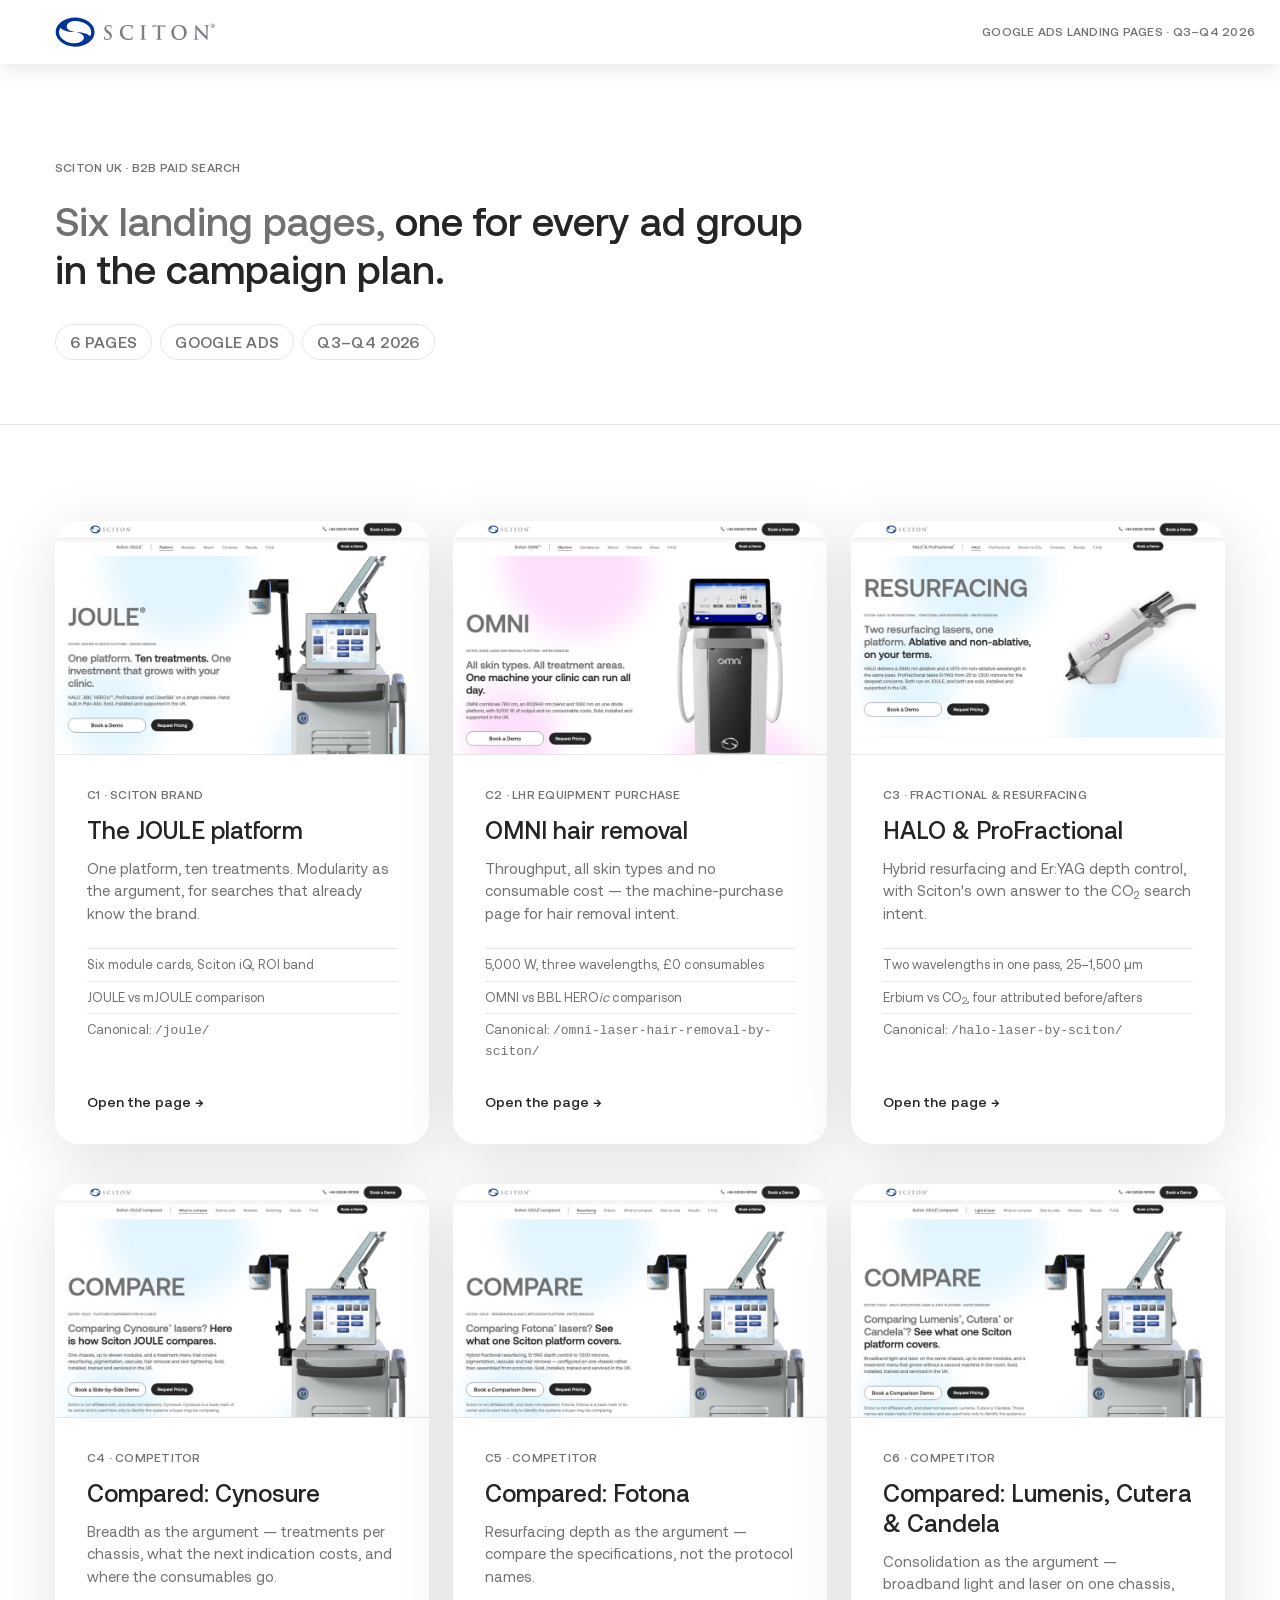
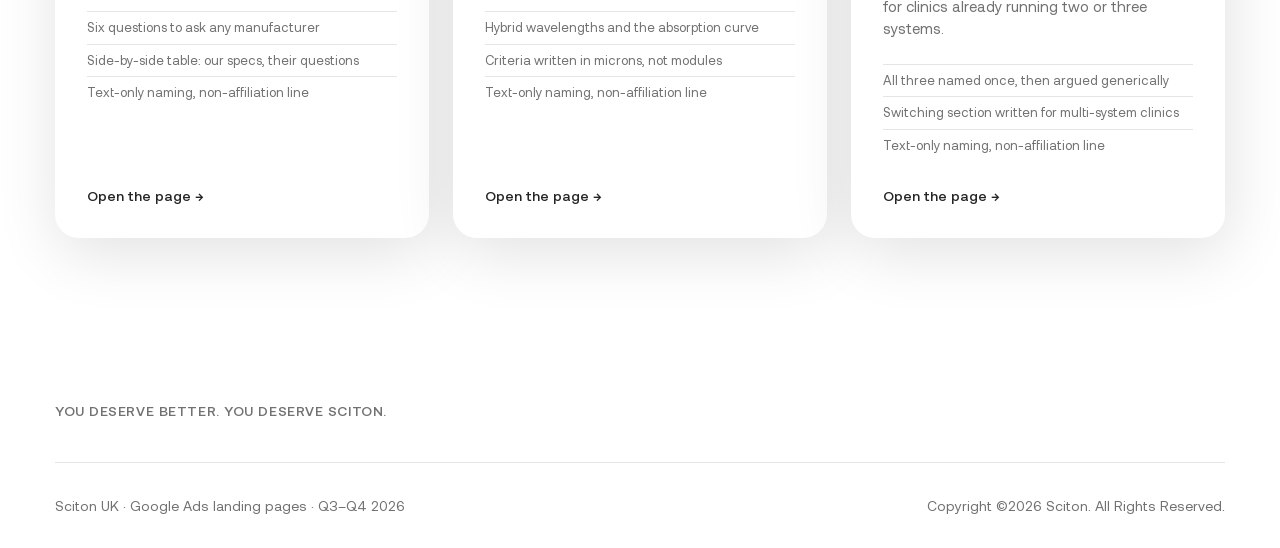
==== Sciton Landing Pages/index.html @ 31d1a421 "Add files via upload" ====
<!doctype html>
<html lang="en-GB">
<head>
<meta charset="utf-8">
<meta name="viewport" content="width=device-width, initial-scale=1">
<title>Sciton UK &mdash; Google Ads Landing Pages | Q3&ndash;Q4 2026</title>
<meta name="description" content="Index of the six landing pages built for the Sciton UK B2B Google Ads programme, Q3-Q4 2026. Internal review page.">
<meta name="robots" content="noindex, nofollow">
<link rel="icon" href="assets/img/sciton-logo.svg">

<link rel="preload" href="assets/fonts/Aeonik-Regular.woff2" as="font" type="font/woff2" crossorigin>
<link rel="preload" href="assets/fonts/Aeonik-Medium.woff2" as="font" type="font/woff2" crossorigin>
<link rel="stylesheet" href="assets/css/sciton-theme.css">
<link rel="stylesheet" href="assets/css/lp.css">
</head>
<body class="page-index">

<a class="a11y-skip-link lp-skip" href="#pages">Skip to the pages</a>

<!-- ============================================================ HEADER
     The Sciton shell, as on the landing pages. No CTA: this page is the
     front door for the review, not something we are converting on.
     ============================================================ -->
<header class="py-4 navbar lg:flex lg:py-0 lg:items-center shadow-top-menu" role="banner">
  <div class="container px-4 sm:px-gutter-full lg:py-2 lg:pr-5">
    <div class="flex flex-wrap items-center justify-between md:flex-nowrap">
      <a class="flex-initial" href="https://sciton.uk/" aria-label="Sciton">
        <img class="logo logo--header" src="assets/img/sciton-logo.svg" alt="Sciton" width="160" height="28">
      </a>
      <p class="hdg-6 text-gray-300" style="margin:0">Google Ads landing pages &middot; Q3&ndash;Q4 2026</p>
    </div>
  </div>
</header>

<main id="main">

<!-- ============================================================ MASTHEAD -->
<section class="lp-masthead">
  <div class="container">
    <div class="row">
      <div class="w-full col lg:w-9/12 xl:w-8/12">
        <div class="wysiwyg js-fade-group">
          <p class="hdg-6 text-gray-300">Sciton UK &middot; B2B paid search</p>
          <h1 class="hdg-2 text-gray-300">Six landing pages, <span class="text-brand-dark-gray">one for every ad group in the campaign plan.</span></h1>
          <ul class="lp-meta">
            <li class="lp-meta__item">6 pages</li>
            <li class="lp-meta__item">Google Ads</li>
            <li class="lp-meta__item">Q3&ndash;Q4 2026</li>
          </ul>
        </div>
      </div>
    </div>
  </div>
</section>

<!-- ============================================================ THE PAGES
     Previews are real screenshots of each page, regenerated with
     .claude/shots.py whenever a page changes.
     ============================================================ -->
<section class="pt-24 pb-24" id="pages">
  <div class="container">
    <ul class="lp-index js-fade-group">

      <li class="lp-card">
        <img class="lp-card__shot" src="assets/img/preview-c1.jpg" alt="Preview of the C1 Sciton Brand landing page" width="880" height="550" loading="lazy">
        <div class="lp-card__body">
          <p class="lp-card__code">C1 &middot; Sciton Brand</p>
          <h3 class="lp-card__name"><a href="c1-sciton-brand/index.html">The JOULE platform</a></h3>
          <p class="lp-card__desc">One platform, ten treatments. Modularity as the argument, for searches that already know the brand.</p>
          <ul class="lp-card__list">
            <li>Six module cards, Sciton iQ, ROI band</li>
            <li>JOULE vs mJOULE comparison</li>
            <li>Canonical: <code>/joule/</code></li>
          </ul>
          <p class="lp-card__go">Open the page &rarr;</p>
        </div>
      </li>

      <li class="lp-card">
        <img class="lp-card__shot" src="assets/img/preview-c2.jpg" alt="Preview of the C2 LHR Equipment landing page" width="880" height="550" loading="lazy">
        <div class="lp-card__body">
          <p class="lp-card__code">C2 &middot; LHR Equipment Purchase</p>
          <h3 class="lp-card__name"><a href="c2-lhr-equipment/index.html">OMNI hair removal</a></h3>
          <p class="lp-card__desc">Throughput, all skin types and no consumable cost &mdash; the machine-purchase page for hair removal intent.</p>
          <ul class="lp-card__list">
            <li>5,000&nbsp;W, three wavelengths, &pound;0 consumables</li>
            <li>OMNI vs BBL HERO<em>ic</em> comparison</li>
            <li>Canonical: <code>/omni-laser-hair-removal-by-sciton/</code></li>
          </ul>
          <p class="lp-card__go">Open the page &rarr;</p>
        </div>
      </li>

      <li class="lp-card">
        <img class="lp-card__shot" src="assets/img/preview-c3.jpg" alt="Preview of the C3 Fractional and Resurfacing landing page" width="880" height="550" loading="lazy">
        <div class="lp-card__body">
          <p class="lp-card__code">C3 &middot; Fractional &amp; Resurfacing</p>
          <h3 class="lp-card__name"><a href="c3-fractional-resurfacing/index.html">HALO &amp; ProFractional</a></h3>
          <p class="lp-card__desc">Hybrid resurfacing and Er:YAG depth control, with Sciton's own answer to the CO<sub>2</sub> search intent.</p>
          <ul class="lp-card__list">
            <li>Two wavelengths in one pass, 25&ndash;1,500&nbsp;&micro;m</li>
            <li>Erbium vs CO<sub>2</sub>, four attributed before/afters</li>
            <li>Canonical: <code>/halo-laser-by-sciton/</code></li>
          </ul>
          <p class="lp-card__go">Open the page &rarr;</p>
        </div>
      </li>

      <li class="lp-card">
        <img class="lp-card__shot" src="assets/img/preview-c4.jpg" alt="Preview of the C4 Cynosure comparison landing page" width="880" height="550" loading="lazy">
        <div class="lp-card__body">
          <p class="lp-card__code">C4 &middot; Competitor</p>
          <h3 class="lp-card__name"><a href="c4-competitor-cynosure/index.html">Compared: Cynosure</a></h3>
          <p class="lp-card__desc">Breadth as the argument &mdash; treatments per chassis, what the next indication costs, and where the consumables go.</p>
          <ul class="lp-card__list">
            <li>Six questions to ask any manufacturer</li>
            <li>Side-by-side table: our specs, their questions</li>
            <li>Text-only naming, non-affiliation line</li>
          </ul>
          <p class="lp-card__go">Open the page &rarr;</p>
        </div>
      </li>

      <li class="lp-card">
        <img class="lp-card__shot" src="assets/img/preview-c5.jpg" alt="Preview of the C5 Fotona comparison landing page" width="880" height="550" loading="lazy">
        <div class="lp-card__body">
          <p class="lp-card__code">C5 &middot; Competitor</p>
          <h3 class="lp-card__name"><a href="c5-competitor-fotona/index.html">Compared: Fotona</a></h3>
          <p class="lp-card__desc">Resurfacing depth as the argument &mdash; compare the specifications, not the protocol names.</p>
          <ul class="lp-card__list">
            <li>Hybrid wavelengths and the absorption curve</li>
            <li>Criteria written in microns, not modules</li>
            <li>Text-only naming, non-affiliation line</li>
          </ul>
          <p class="lp-card__go">Open the page &rarr;</p>
        </div>
      </li>

      <li class="lp-card">
        <img class="lp-card__shot" src="assets/img/preview-c6.jpg" alt="Preview of the C6 Lumenis, Cutera and Candela comparison landing page" width="880" height="550" loading="lazy">
        <div class="lp-card__body">
          <p class="lp-card__code">C6 &middot; Competitor</p>
          <h3 class="lp-card__name"><a href="c6-competitor-platforms/index.html">Compared: Lumenis, Cutera &amp; Candela</a></h3>
          <p class="lp-card__desc">Consolidation as the argument &mdash; broadband light and laser on one chassis, for clinics already running two or three systems.</p>
          <ul class="lp-card__list">
            <li>All three named once, then argued generically</li>
            <li>Switching section written for multi-system clinics</li>
            <li>Text-only naming, non-affiliation line</li>
          </ul>
          <p class="lp-card__go">Open the page &rarr;</p>
        </div>
      </li>

    </ul>
  </div>
</section>

</main>

<!-- ============================================================ FOOTER -->
<footer class="z-10 pt-16 bg-white footer" role="contentinfo">
  <div class="container">
    <div class="pb-10 border-b border-gray-border">
      <span class="text-sm tracking-wider hdg-6">You Deserve Better. You Deserve Sciton.</span>
    </div>
    <div class="flex flex-wrap items-center justify-between py-8">
      <span class="text-sm text-gray-300">Sciton UK &middot; Google Ads landing pages &middot; Q3&ndash;Q4 2026</span>
      <span class="text-sm text-gray-300">Copyright &copy;2026 Sciton. All Rights Reserved.</span>
    </div>
  </div>
</footer>

<script src="assets/js/lp.js" defer></script>
</body>
</html>
---- Sciton Landing Pages/assets/css/lp.css ----
/* ==========================================================================
   Sciton UK — Google Ads landing page additions
   Loaded AFTER sciton-theme.css. Additive only.

   Rules:
   - Colours, radii, shadows and timings are taken from the measured theme.
     No new palette, no gradients on surfaces, no new radii.
   - Interface transitions 0.15s ease-in-out. Content/disclosure 0.5s–1s ease.
   - Animate transform/opacity only.
   ========================================================================== */

:root {
  --lp-dark:        #252525;  /* brand-dark-gray */
  --lp-light:       #f7f7f7;  /* brand-light-gray */
  --lp-gray-300:    #717171;
  --lp-gray-200:    #a9a9a9;
  --lp-border:      #e5e5e5;  /* gray-border */
  --lp-primary:     #003595;  /* brand-primary — hover/active only */
  --lp-navbar-h:    64px;
}

/* --------------------------------------------------------------------------
   1. Landing-page header
   Same navbar shell as sciton.uk, nav links removed to stop paid-click leaks.
   -------------------------------------------------------------------------- */

.lp-navbar__phone {
  display: inline-flex;
  align-items: center;
  gap: .5rem;
  font-size: .875rem;
  font-weight: 500;
  color: var(--lp-dark);
  transition: color .15s ease-in-out;
}
.lp-navbar__phone:hover { color: var(--lp-primary); }
.lp-navbar__phone .icon { font-size: 1rem; color: var(--lp-gray-300); }

/* --------------------------------------------------------------------------
   2. Anchor nav — adds a right-aligned CTA the site version doesn't carry
   -------------------------------------------------------------------------- */

.anchor-nav .lp-anchor-cta { flex: 0 0 auto; margin-left: auto; }

.anchor-nav a.is-active,
.anchor-nav a:hover { color: var(--lp-dark); }

/* --------------------------------------------------------------------------
   3. Trust bar — the campaign plan's ad callouts, surfaced above the fold
   -------------------------------------------------------------------------- */

.lp-trustbar {
  border-top: 1px solid var(--lp-border);
  border-bottom: 1px solid var(--lp-border);
}
.lp-trustbar__list {
  display: grid;
  grid-template-columns: repeat(2, minmax(0, 1fr));
  gap: 1.25rem 2rem;
  margin: 0;
  padding: 2rem 0;
  list-style: none;
}
.lp-trustbar__item {
  display: flex;
  align-items: center;
  gap: .75rem;
  font-size: .875rem;
  font-weight: 500;
  line-height: 1.33333;
  color: var(--lp-gray-300);
}
.lp-trustbar__item .icon {
  flex: 0 0 auto;
  font-size: 1.25rem;
  color: var(--lp-dark);
}
@media (min-width: 768px) { .lp-trustbar__list { grid-template-columns: repeat(3, minmax(0, 1fr)); } }
@media (min-width: 1024px) { .lp-trustbar__list { grid-template-columns: repeat(6, minmax(0, 1fr)); } }

/* --------------------------------------------------------------------------
   4. Modules grid
   Same card treatment as the site's treatment-cards scroller, but laid out as
   a responsive grid instead of a GSAP-pinned horizontal scroll. Scroll-jacking
   costs conversions and breaks on mobile; the card design is unchanged.
   -------------------------------------------------------------------------- */

.lp-modules {
  display: grid;
  grid-template-columns: repeat(1, minmax(0, 1fr));
  gap: 5rem 1.5rem;
  margin: 0;
  padding: 0;
  list-style: none;
}
@media (min-width: 640px) { .lp-modules { grid-template-columns: repeat(2, minmax(0, 1fr)); } }
@media (min-width: 1024px) { .lp-modules { grid-template-columns: repeat(3, minmax(0, 1fr)); } }

.lp-module {
  display: flex;
  flex-direction: column;
  align-items: center;
  justify-content: space-between;
  height: 100%;
  padding: 0 1.75rem 2.5rem;
  text-align: center;
  background-color: #fff;
  border-radius: 24px;
  box-shadow: 3px 14px 64px rgba(0, 0, 0, .12);
}
.lp-module__image {
  display: block;
  width: 100%;
  max-width: 220px;
  height: auto;
  margin-bottom: -2rem;
  transform: translateY(-3.125rem);
  transition: transform .25s ease;
}
.lp-module:hover .lp-module__image { transform: translateY(-3.5rem); }
.lp-module__name { margin: 0 0 .25rem; color: var(--lp-dark); }
.lp-module__desc {
  margin: 0 0 1.5rem;
  font-size: .875rem;
  line-height: 1.5;
  color: var(--lp-gray-300);
}
.lp-module .btn { align-self: center; }

/* C2 reuses the module card for OMNI's handpieces. Those renders are supplied
   at three different aspect ratios, so the box is squared off to keep the card
   headings on one baseline across the row. */
.page-omni-lp .lp-module__image { aspect-ratio: 1 / 1; object-fit: contain; }

@media (prefers-reduced-motion: reduce) {
  .lp-module__image { transition: none; }
  .lp-module:hover .lp-module__image { transform: translateY(-3.125rem); }
}

/* --------------------------------------------------------------------------
   5. Comparison table
   JOULE vs mJOULE on Sciton's own published specifications.
   Hairlines only — no fills, matching the site's compare-devices component.
   -------------------------------------------------------------------------- */

.lp-compare__scroll { overflow-x: auto; -webkit-overflow-scrolling: touch; }

.lp-compare table {
  width: 100%;
  min-width: 640px;
  border-collapse: collapse;
  text-align: left;
}
.lp-compare th,
.lp-compare td {
  padding: 1.25rem 1rem;
  border-bottom: 1px solid var(--lp-border);
  vertical-align: top;
}
.lp-compare thead th {
  padding-top: 0;
  font-size: .75rem;
  font-weight: 500;
  letter-spacing: .02em;
  text-transform: uppercase;
  line-height: 1.33333;
  color: var(--lp-gray-200);
}
.lp-compare tbody th {
  width: 34%;
  font-size: 1rem;
  font-weight: 400;
  line-height: 1.375;
  color: var(--lp-gray-300);
}
.lp-compare tbody td {
  font-size: 1.25rem;
  font-weight: 500;
  line-height: 1.4;
  color: var(--lp-dark);
}
.lp-compare tbody tr:last-child th,
.lp-compare tbody tr:last-child td { border-bottom: 0; }
.lp-compare__device { display: block; width: auto; max-height: 180px; margin: 0 auto 1rem; }
.lp-compare .icon-checkbox-checked { font-size: 1.25rem; color: var(--lp-dark); }

@media (max-width: 767px) {
  .lp-compare th, .lp-compare td { padding: 1rem .75rem; }
  .lp-compare tbody td { font-size: 1rem; }
}

/* --------------------------------------------------------------------------
   6. Testimonials
   -------------------------------------------------------------------------- */

.lp-quotes {
  display: grid;
  grid-template-columns: repeat(1, minmax(0, 1fr));
  gap: 2rem;
  margin: 0;
  padding: 0;
  list-style: none;
}
@media (min-width: 1024px) { .lp-quotes { grid-template-columns: repeat(3, minmax(0, 1fr)); } }

.lp-quote {
  display: flex;
  flex-direction: column;
  height: 100%;
  padding: 2.5rem;
  background-color: #fff;
  border-radius: 8px;
  box-shadow: 3px 14px 64px rgba(0, 0, 0, .12);
}
.lp-quote .icon-quotes {
  font-size: 1.5rem;
  margin-bottom: 1.5rem;
  color: var(--lp-gray-200);
}
.lp-quote__text {
  flex: 1 1 auto;
  margin: 0 0 1.5rem;
  font-size: 1.125rem;
  font-weight: 500;
  line-height: 1.375;
  color: var(--lp-dark);
}
.lp-quote__name { margin: 0; font-size: 1rem; font-weight: 500; line-height: 1.5; color: var(--lp-dark); }
.lp-quote__role { margin: 0; font-size: .875rem; line-height: 1.5; color: var(--lp-gray-300); }

/* Placeholder marker — delete this rule once real quotes are in. */
.lp-quote[data-placeholder="true"] { position: relative; }
.lp-quote[data-placeholder="true"]::after {
  content: "PLACEHOLDER";
  position: absolute;
  top: 1rem;
  right: 1rem;
  font-size: .5rem;
  font-weight: 500;
  letter-spacing: .1em;
  color: var(--lp-gray-200);
}

/* --------------------------------------------------------------------------
   7. Demo form
   Uses the theme's .form-skin control styling; padding reset to a
   label-above layout (the theme default is top-heavy for floating labels).
   -------------------------------------------------------------------------- */

.lp-form { max-width: 720px; }

.lp-form .form-skin input[type="text"],
.lp-form .form-skin input[type="email"],
.lp-form .form-skin input[type="tel"],
.lp-form .form-skin select,
.lp-form .form-skin textarea {
  padding: .75rem 1rem;
  font-family: inherit;
  font-size: 1rem;
  line-height: 1.5;
  color: var(--lp-dark);
  transition: border-color .15s ease-in-out;
}
.lp-form .form-skin input:focus-visible,
.lp-form .form-skin select:focus-visible,
.lp-form .form-skin textarea:focus-visible {
  outline: 2px solid var(--lp-primary);
  outline-offset: 2px;
  border-color: var(--lp-dark);
}
.lp-form textarea { min-height: 120px; resize: vertical; }

.lp-form__grid {
  display: grid;
  grid-template-columns: repeat(1, minmax(0, 1fr));
  gap: 1.25rem;
}
@media (min-width: 640px) { .lp-form__grid { grid-template-columns: repeat(2, minmax(0, 1fr)); } }
.lp-form__full { grid-column: 1 / -1; }

.lp-form__label {
  display: block;
  margin-bottom: .5rem;
  font-size: .75rem;
  font-weight: 500;
  letter-spacing: .02em;
  text-transform: uppercase;
  line-height: 1.33333;
  color: var(--lp-gray-300);
}
.lp-form__req { color: var(--lp-dark); }

.lp-form__error {
  display: none;
  margin-top: .375rem;
  font-size: .875rem;
  line-height: 1.33333;
  color: var(--lp-dark);
}
.lp-form input[aria-invalid="true"],
.lp-form select[aria-invalid="true"],
.lp-form textarea[aria-invalid="true"] { border-color: var(--lp-dark); border-width: 2px; }
.lp-form__error.is-visible { display: block; }

.lp-form__consent {
  display: flex;
  gap: .75rem;
  align-items: flex-start;
  font-size: .875rem;
  line-height: 1.5;
  color: var(--lp-gray-300);
}
.lp-form__consent input { flex: 0 0 auto; margin-top: .25rem; }

.lp-form__status { margin-top: 1.5rem; }
.lp-form__status:empty { margin-top: 0; }

/* --------------------------------------------------------------------------
   8. Sticky mobile CTA
   -------------------------------------------------------------------------- */

.lp-sticky {
  position: fixed;
  left: 0;
  right: 0;
  bottom: 0;
  z-index: 997;
  display: flex;
  gap: .75rem;
  padding: .75rem 1rem calc(.75rem + env(safe-area-inset-bottom));
  background-color: #fff;
  border-top: 1px solid var(--lp-border);
  transform: translateY(100%);
  transition: transform .5s ease;
}
.lp-sticky.is-visible { transform: translateY(0); }
.lp-sticky .btn { flex: 1 1 auto; }
@media (min-width: 1024px) { .lp-sticky { display: none; } }
@media (prefers-reduced-motion: reduce) { .lp-sticky { transition: none; } }

/* --------------------------------------------------------------------------
   9. Utility
   -------------------------------------------------------------------------- */

.lp-stat-figure { width: 76px; height: auto; flex: 0 0 auto; }

/* C2 has no outlined-numeral SVGs of its own, so its statistics list renders
   the figure as text in the same 76px lane the images occupy on C1. */
.lp-stat-num {
  display: block;
  width: auto;
  min-width: 8rem;
  margin-bottom: .5rem;
  font-size: 2.25rem;
  font-weight: 500;
  line-height: 1;
  letter-spacing: -.02em;
  color: #fff;
}
.lp-stat-num small { font-size: .5em; margin-left: .1em; }
@media (min-width: 768px) { .lp-stat-num { margin-bottom: 0; } }


.lp-ba {
  display: grid;
  grid-template-columns: repeat(2, minmax(0, 1fr));
  gap: .5rem;
}
.lp-ba img { width: 100%; height: auto; border-radius: 8px; display: block; }
.lp-ba figcaption {
  grid-column: 1 / -1;
  margin-top: .75rem;
  font-size: .875rem;
  line-height: 1.5;
  color: var(--lp-gray-300);
}
.lp-ba__tag {
  font-size: .75rem;
  font-weight: 500;
  letter-spacing: .02em;
  text-transform: uppercase;
  color: var(--lp-gray-200);
}

.lp-skip:focus-visible { outline: 2px solid var(--lp-primary); outline-offset: 2px; }

/* Respect reduced motion across the theme's own reveal system. */
@media (prefers-reduced-motion: reduce) {
  .js-fade:not(.js-ignore) { opacity: 1 !important; transform: none !important; transition: none !important; }
}

/* --------------------------------------------------------------------------
   10. Theme utilities absent from the purged production build
   sciton-theme.css is a purged Tailwind build — it only contains the classes
   sciton.uk itself uses. These few are needed here and are reproduced with
   the theme's own breakpoints (640 / 768 / 1024 / 1270) and 4px scale.
   -------------------------------------------------------------------------- */

@media (min-width: 768px) {
  .md\:inline-block { display: inline-block; }
  .md\:flex-nowrap  { flex-wrap: nowrap; }
}
@media (min-width: 1024px) {
  .lg\:pr-12 { padding-right: 3rem; }
  .lg\:pl-12 { padding-left: 3rem; }
}

/* --------------------------------------------------------------------------
   11. Anchor-nav sizing
   The site's anchor-nav is a 56px row. Adding the CTA made it taller, so the
   button is sized down to sit inside the same row height.
   -------------------------------------------------------------------------- */

.anchor-nav .lp-anchor-cta .btn {
  padding-top: .375rem;
  padding-bottom: .375rem;
  font-size: .875rem;
}

/* --------------------------------------------------------------------------
   12. Hero call-to-action pair
   -------------------------------------------------------------------------- */

.lp-hero-ctas {
  display: flex;
  flex-wrap: wrap;
  align-items: center;
  gap: 1rem 1.25rem;
}
.lp-hero-ctas .btn-action { margin: 0; }
.lp-hero-ctas .btn { margin: 0; }

/* --------------------------------------------------------------------------
   13. Modules band
   The site's .treatment-cards is a GSAP-pinned horizontal scroller and
   carries min-height:100vh for that purpose. This page lays the same cards
   out as a static grid, so the viewport lock is released.
   -------------------------------------------------------------------------- */

.treatment-cards { min-height: 0; }

/* --------------------------------------------------------------------------
   14. Fixes found in visual review
   -------------------------------------------------------------------------- */

/* Compare table — device shots sit above the column label and must not clip */
.lp-compare thead th { padding-bottom: 1rem; }
.lp-compare__device {
  height: 180px;
  width: auto;
  max-width: 100%;
  object-fit: contain;
  object-position: bottom;
}
.lp-compare__name {
  display: block;
  margin-top: .75rem;
  font-size: 1.25rem;
  font-weight: 500;
  line-height: 1.4;
  letter-spacing: normal;
  text-transform: none;
  color: var(--lp-dark);
}

/* FAQ — the closed panel keeps its margin, which opens a gap under each
   question. Move the spacing inside the panel so a closed row is flush. */
.content-accordion__item-answer { margin-top: 0 !important; }
.content-accordion__item-answer > .wysiwyg { padding-top: 1rem; }

/* Consent checkbox — the theme hides native checkboxes and expects a sibling
   pill label, which is wrong for a consent line. Rebuild it with the theme's
   own checkbox sprite icons. */
.lp-form__consent { cursor: pointer; }
.lp-form__consent input[type="checkbox"] {
  position: absolute;
  width: 1px; height: 1px;
  margin: -1px; padding: 0;
  overflow: hidden;
  clip: rect(0, 0, 0, 0);
  white-space: nowrap;
  border-width: 0;
}
.lp-form__box {
  flex: 0 0 auto;
  margin-top: .125rem;
  line-height: 0;
  color: var(--lp-dark);
}
.lp-form__box .icon { font-size: 1.25rem; }
.lp-form__box .icon-checkbox-checked { display: none; }
.lp-form__consent input:checked ~ .lp-form__box .icon-checkbox { display: none; }
.lp-form__consent input:checked ~ .lp-form__box .icon-checkbox-checked { display: inline-block; }
.lp-form__consent input:focus-visible ~ .lp-form__box {
  outline: 2px solid var(--lp-primary);
  outline-offset: 2px;
  border-radius: 2px;
}

/* Before / after — three columns of differing crops must still line up */
.lp-ba__frame { position: relative; }
.lp-ba__frame img {
  width: 100%;
  height: auto;
  aspect-ratio: 3 / 4;
  object-fit: cover;
  object-position: center top;
  border-radius: 8px;
  display: block;
}
.lp-ba__label {
  position: absolute;
  top: .5rem;
  left: .5rem;
  z-index: 1;
  padding: .25rem .625rem;
  font-size: .625rem;
  font-weight: 500;
  letter-spacing: .02em;
  text-transform: uppercase;
  line-height: 1.33333;
  color: var(--lp-dark);
  background-color: rgba(255, 255, 255, .9);
  border-radius: 9999px;
}

/* About — keep the two-image cluster on a shared baseline */
#about .row img { aspect-ratio: 4 / 3; object-fit: cover; }

/* Privacy link sits outside the consent label so clicking it doesn't
   also toggle the checkbox. */
.lp-form__note {
  margin: .5rem 0 0 2rem;
  font-size: .875rem;
  line-height: 1.5;
  color: var(--lp-gray-300);
}
.lp-form__note a { text-decoration: underline; transition: color .15s ease-in-out; }
.lp-form__note a:hover { color: var(--lp-primary); }

/* --------------------------------------------------------------------------
   15. Mobile
   Below the theme's lg breakpoint the anchor-nav has no links to show, so it
   is hidden rather than left as an empty title bar. The sticky CTA covers
   navigation on small screens.
   -------------------------------------------------------------------------- */

@media (max-width: 1023px) {
  .anchor-nav { display: none; }

  /* the theme's hero wrapper is padded for desktop; give small screens the
     same 1rem gutter the navbar uses */
  .hero-banner-new .hero-banner-new__wrapper { padding: 0 1rem; }
  .container { padding-left: 1rem; padding-right: 1rem; }
  .row { margin-left: -.5rem; margin-right: -.5rem; }
  .col { padding-left: .5rem; padding-right: .5rem; }

  /* keep the page clear of the fixed bottom CTA bar */
  body { padding-bottom: 80px; }
}

/* C3 only: the hero's decorative giant word is 11 characters. "JOULE" and
   "OMNI" fit the theme's 64px mobile size; "RESURFACING" does not and would
   clip mid-word against the hero's overflow:hidden. Scoped to the page so
   C1 and C2 keep the theme size. */
@media (max-width: 767px) {
  .page-halo-lp .hdg-giant { font-size: 3rem; }
}

@media (max-width: 639px) {
  .lp-hero-ctas { flex-direction: column; align-items: stretch; }
  .lp-hero-ctas .btn-action,
  .lp-hero-ctas .btn { width: 100%; max-width: none; text-align: left; }
  .lp-hero-ctas .btn { text-align: center; }
}

/* --------------------------------------------------------------------------
   16. Hero ambient orbs
   The site's .blob layer is position:fixed and drifts behind the entire page.
   Here it is scoped to the hero so the effect stays where it was asked for.
   To make it page-wide instead: delete this block and move the .blob div to
   be the first child of <body>.
   -------------------------------------------------------------------------- */

.hero-banner-new .blob {
  position: absolute;
  inset: 0;
  width: 100%;
  height: 100%;
  z-index: 0;
}
.hero-banner-new .hero-banner-new__wrapper { position: relative; z-index: 1; }

@media (prefers-reduced-motion: reduce) {
  .blob::before,
  .blob::after,
  .blob .inner-blob { animation: none; }
}

/* --------------------------------------------------------------------------
   17. CTAs without the arrow indicator
   The theme builds .btn-action's arrow from two pseudo-elements: :before is
   the 42px dark disc, :after is the white chevron image sitting on top. Both
   are removed here, and the 4rem right padding that reserved the arrow lane
   is rebalanced so the label centres in the pill.
   -------------------------------------------------------------------------- */

.btn-action::before,
.btn-action::after { content: none; display: none; }

.btn-action {
  padding-right: 1.5rem;
  text-align: center;
  transition: background-color .15s ease-in-out, color .15s ease-in-out, border-color .15s ease-in-out;
}
.btn-action:hover,
.btn-action:focus-visible {
  background-color: var(--lp-dark);
  border-color: var(--lp-dark);
  color: #fff;
}

/* --------------------------------------------------------------------------
   18. Sciton iQ reels — scroll-linked counter-slide
   Mirrors sciton.com/joule: as the section travels through the viewport the
   top reel slides right and the bottom reel slides left, about 15% each way.
   The theme sets the -15%/+15% start state in CSS; this drives it from
   scroll position.
   -------------------------------------------------------------------------- */

.graphic-screens .top-reel,
.graphic-screens .bottom-reel { will-change: transform; }

@media (prefers-reduced-motion: reduce) {
  .graphic-screens .top-reel,
  .graphic-screens .bottom-reel { will-change: auto; }
}

/* --------------------------------------------------------------------------
   19. C3 hero spacing
   The theme's hero has no vertical padding: on C1 and C2 the tall product
   render sets the band height and the shorter copy column sits inside it with
   room to spare. C3's HALO render is landscape, so the copy column is the
   taller of the two and the text runs flush to the top and bottom edges of
   the band. This gives the C3 hero its own vertical rhythm. Scoped to the
   page, so C1 and C2 are untouched.
   -------------------------------------------------------------------------- */

.page-halo-lp .hero-banner-new { padding-bottom: 3rem; }

@media (min-width: 1024px) {
  .page-halo-lp .hero-banner-new { padding-top: 4rem; padding-bottom: 5rem; }
}

/* C3's module row carries two cards, not three or six. The shared grid goes
   to three columns at lg, which would leave the pair stranded against an
   empty third column, so C3 takes two columns and the row is capped and
   centred to keep the cards the same width they are on C1 and C2. */

@media (min-width: 1024px) {
  .page-halo-lp .lp-modules {
    grid-template-columns: repeat(2, minmax(0, 1fr));
    max-width: 820px;
    margin-left: auto;
    margin-right: auto;
  }
}

/* --------------------------------------------------------------------------
   20. Criteria grid — C4/C5/C6 only
   The "what to compare" block on the competitor pages. Text-only card using
   the same surface as .lp-module: white, 24px radius, the theme's
   3px 14px 64px shadow. No new colour, radius or shadow is introduced.
   -------------------------------------------------------------------------- */

.lp-criteria {
  display: grid;
  grid-template-columns: repeat(1, minmax(0, 1fr));
  gap: 1.5rem;
  margin: 0;
  padding: 0;
  list-style: none;
}
@media (min-width: 640px)  { .lp-criteria { grid-template-columns: repeat(2, minmax(0, 1fr)); } }
@media (min-width: 1024px) { .lp-criteria { grid-template-columns: repeat(3, minmax(0, 1fr)); } }

.lp-criteria__item {
  display: flex;
  flex-direction: column;
  height: 100%;
  padding: 2.5rem 2rem;
  background-color: #fff;
  border-radius: 24px;
  box-shadow: 3px 14px 64px rgba(0, 0, 0, .12);
}
.lp-criteria__num {
  margin: 0 0 1.25rem;
  font-size: .75rem;
  font-weight: 500;
  letter-spacing: .02em;
  text-transform: uppercase;
  line-height: 1.33333;
  color: var(--lp-gray-300);
}
.lp-criteria__q {
  margin: 0 0 .75rem;
  font-size: 1.25rem;
  font-weight: 500;
  line-height: 1.4;
  color: var(--lp-dark);
}
.lp-criteria__why {
  margin: 0;
  font-size: .9375rem;
  line-height: 1.5;
  color: var(--lp-gray-300);
}

/* --------------------------------------------------------------------------
   21. Comparison table — criteria variant, C4/C5/C6 only
   C1–C3 compare two Sciton devices, so both columns carry a device shot and
   equal weight. The competitor pages compare Sciton against a question, not
   against a rival's specification: column two is a prompt for the buyer to
   put to whoever else they are talking to. It is therefore set as body copy
   in --lp-gray-300 rather than as a 1.25rem statement, so the page never
   reads as though it is asserting a competitor's numbers.
   -------------------------------------------------------------------------- */

.lp-compare--vs thead th { vertical-align: bottom; }
.lp-compare--vs .lp-compare__name { margin-top: 0; }
.lp-compare--vs .lp-compare__name--ask { color: var(--lp-gray-300); }
.lp-compare--vs tbody td + td {
  font-size: 1rem;
  font-weight: 400;
  line-height: 1.5;
  color: var(--lp-gray-300);
}

@media (max-width: 767px) {
  .lp-compare--vs tbody td + td { font-size: .9375rem; }
}

/* --------------------------------------------------------------------------
   22. Competitor pages — hero
   The decorative giant word is "COMPARE" on all three, which fits, but the
   H1 carries a competitor name and runs longer than C1's, so the hero gets
   the same vertical rhythm C3 needed. Scoped to the three body classes.
   -------------------------------------------------------------------------- */

.page-vs-cynosure .hero-banner-new,
.page-vs-fotona .hero-banner-new,
.page-vs-platforms .hero-banner-new { padding-bottom: 3rem; }

@media (min-width: 1024px) {
  .page-vs-cynosure .hero-banner-new,
  .page-vs-fotona .hero-banner-new,
  .page-vs-platforms .hero-banner-new { padding-top: 3rem; padding-bottom: 4rem; }
}

/* C5's module row carries four cards. The shared grid goes to three columns
   at lg, which would strand the fourth on its own row, so C5 takes two
   columns and the block is capped and centred. */

@media (min-width: 1024px) {
  .page-vs-fotona .lp-modules {
    grid-template-columns: repeat(2, minmax(0, 1fr));
    max-width: 820px;
    margin-left: auto;
    margin-right: auto;
  }
}

/* The non-affiliation line sits under the H1 and must read as small print,
   not as part of the offer. */
.lp-disclaimer {
  margin-top: 1.25rem;
  font-size: .8125rem;
  line-height: 1.5;
  color: var(--lp-gray-300);
}

/* --------------------------------------------------------------------------
   23. Index — the internal listing page at the site root
   Not a landing page: this is the front door we present from, linking to the
   six campaign pages. Same tokens as everything else — no new colour, radius
   or shadow. Scoped to .page-index so nothing here can reach a live page.
   -------------------------------------------------------------------------- */

.page-index .lp-masthead {
  padding: 4rem 0 3rem;
  border-bottom: 1px solid var(--lp-border);
}
@media (min-width: 1024px) {
  .page-index .lp-masthead { padding: 6rem 0 4rem; }
}

.lp-meta {
  display: flex;
  flex-wrap: wrap;
  gap: .5rem;
  margin: 2rem 0 0;
  padding: 0;
  list-style: none;
}
.lp-meta__item {
  padding: .375rem .875rem;
  font-size: .75rem;
  font-weight: 500;
  letter-spacing: .02em;
  text-transform: uppercase;
  line-height: 1.33333;
  color: var(--lp-gray-300);
  border: 1px solid var(--lp-border);
  border-radius: 9999px;
}

/* The card grid. Two up from sm, three up from lg — the same rhythm the
   modules grid uses, so the page feels like part of the same system. */
.lp-index {
  display: grid;
  grid-template-columns: repeat(1, minmax(0, 1fr));
  gap: 2.5rem 1.5rem;
  margin: 0;
  padding: 0;
  list-style: none;
}
@media (min-width: 640px)  { .lp-index { grid-template-columns: repeat(2, minmax(0, 1fr)); } }
@media (min-width: 1024px) { .lp-index { grid-template-columns: repeat(3, minmax(0, 1fr)); } }

.lp-card {
  display: flex;
  flex-direction: column;
  height: 100%;
  overflow: hidden;
  background-color: #fff;
  border-radius: 24px;
  box-shadow: 3px 14px 64px rgba(0, 0, 0, .12);
  transition: box-shadow .15s ease-in-out;
}

/* The hover lift is only armed once the theme's reveal has finished. The
   reveal animates transform over 1s; declaring a 0.15s transform transition
   up front would shorten it, because lp.css loads after the theme. */
.lp-card.js-animated { transition: transform .15s ease-in-out, box-shadow .15s ease-in-out; }
.lp-card.js-animated:hover,
.lp-card.js-animated:focus-within { transform: translateY(-4px); }
.lp-card:hover,
.lp-card:focus-within { box-shadow: 3px 20px 72px rgba(0, 0, 0, .16); }

/* The preview is a real 1440x900 screenshot of the page, cropped to the top
   of the hero. Regenerate with .claude/shots.py after a page changes. */
.lp-card__shot {
  display: block;
  width: 100%;
  height: auto;
  aspect-ratio: 8 / 5;
  object-fit: cover;
  object-position: center top;
  border-bottom: 1px solid var(--lp-border);
}

.lp-card__body {
  display: flex;
  flex: 1 1 auto;
  flex-direction: column;
  padding: 2rem;
}
.lp-card__code {
  margin: 0 0 .75rem;
  font-size: .75rem;
  font-weight: 500;
  letter-spacing: .02em;
  text-transform: uppercase;
  line-height: 1.33333;
  color: var(--lp-gray-300);
}
.lp-card__name {
  margin: 0 0 .75rem;
  font-size: 1.5rem;
  font-weight: 500;
  line-height: 1.25;
  color: var(--lp-dark);
}
.lp-card__name a {
  color: inherit;
  text-decoration: none;
  transition: color .15s ease-in-out;
}
.lp-card__name a:hover { color: var(--lp-primary); }

/* The whole card is clickable, but the accessible name comes from the real
   link in the heading — the overlay is inert to assistive technology. */
.lp-card { position: relative; }
.lp-card__name a::after {
  content: "";
  position: absolute;
  inset: 0;
  z-index: 1;
}
.lp-card__name a:focus-visible {
  outline: 2px solid var(--lp-primary);
  outline-offset: 3px;
}

.lp-card__desc {
  margin: 0 0 1.5rem;
  font-size: .9375rem;
  line-height: 1.5;
  color: var(--lp-gray-300);
}
.lp-card__list {
  margin: 0 0 1.5rem;
  padding: 0;
  list-style: none;
  font-size: .8125rem;
  line-height: 1.5;
  color: var(--lp-gray-300);
}
.lp-card__list li {
  padding: .375rem 0;
  border-top: 1px solid var(--lp-border);
}
.lp-card__go {
  margin: auto 0 0;
  font-size: .875rem;
  font-weight: 500;
  line-height: 1.5;
  color: var(--lp-dark);
}

@media (prefers-reduced-motion: reduce) {
  .lp-card,
  .lp-card.js-animated { transition: none; }
  .lp-card.js-animated:hover,
  .lp-card.js-animated:focus-within { transform: none; }
}

/* --------------------------------------------------------------------------
   24. Contrast fix — body copy on the dark bands
   Found while building the index page, and it affects every page.

   The theme's .wysiwyg paragraph colour is #717171, which is correct on white
   (4.9:1) and what sciton.uk itself uses there. Inside a #252525 band the same
   value drops to about 2.9:1, below WCAG AA. The statistics band's stat list
   already carries text-gray-200 explicitly, so only the prose column was
   affected — which is why it went unnoticed.

   Stepping bare paragraphs up to #a9a9a9 on the dark bands puts them at 6.5:1,
   the same value the two-tone headings use there. Anything that sets its own
   colour class is left alone.
   -------------------------------------------------------------------------- */

.bg-brand-dark-gray .wysiwyg p:not([class*="text-"]),
.bg-brand-dark-gray .wysiwyg li:not([class*="text-"]) {
  color: var(--lp-gray-200);
}

/* The attribution footnote under each statistics band is the one element that
   asks for #717171 explicitly, via .text-gray-300. That value is the correct
   de-emphasised grey on white and the wrong one on #252525 — the site's own
   de-emphasised grey on dark is #a9a9a9. It is a legal attribution line, so it
   has to be readable. Checked across all seven pages: this footnote is the
   only .text-gray-300 that lands on the dark ground; the white module cards
   inside those bands colour their own copy and are unaffected. */
.bg-brand-dark-gray > .container .text-gray-300 { color: var(--lp-gray-200); }
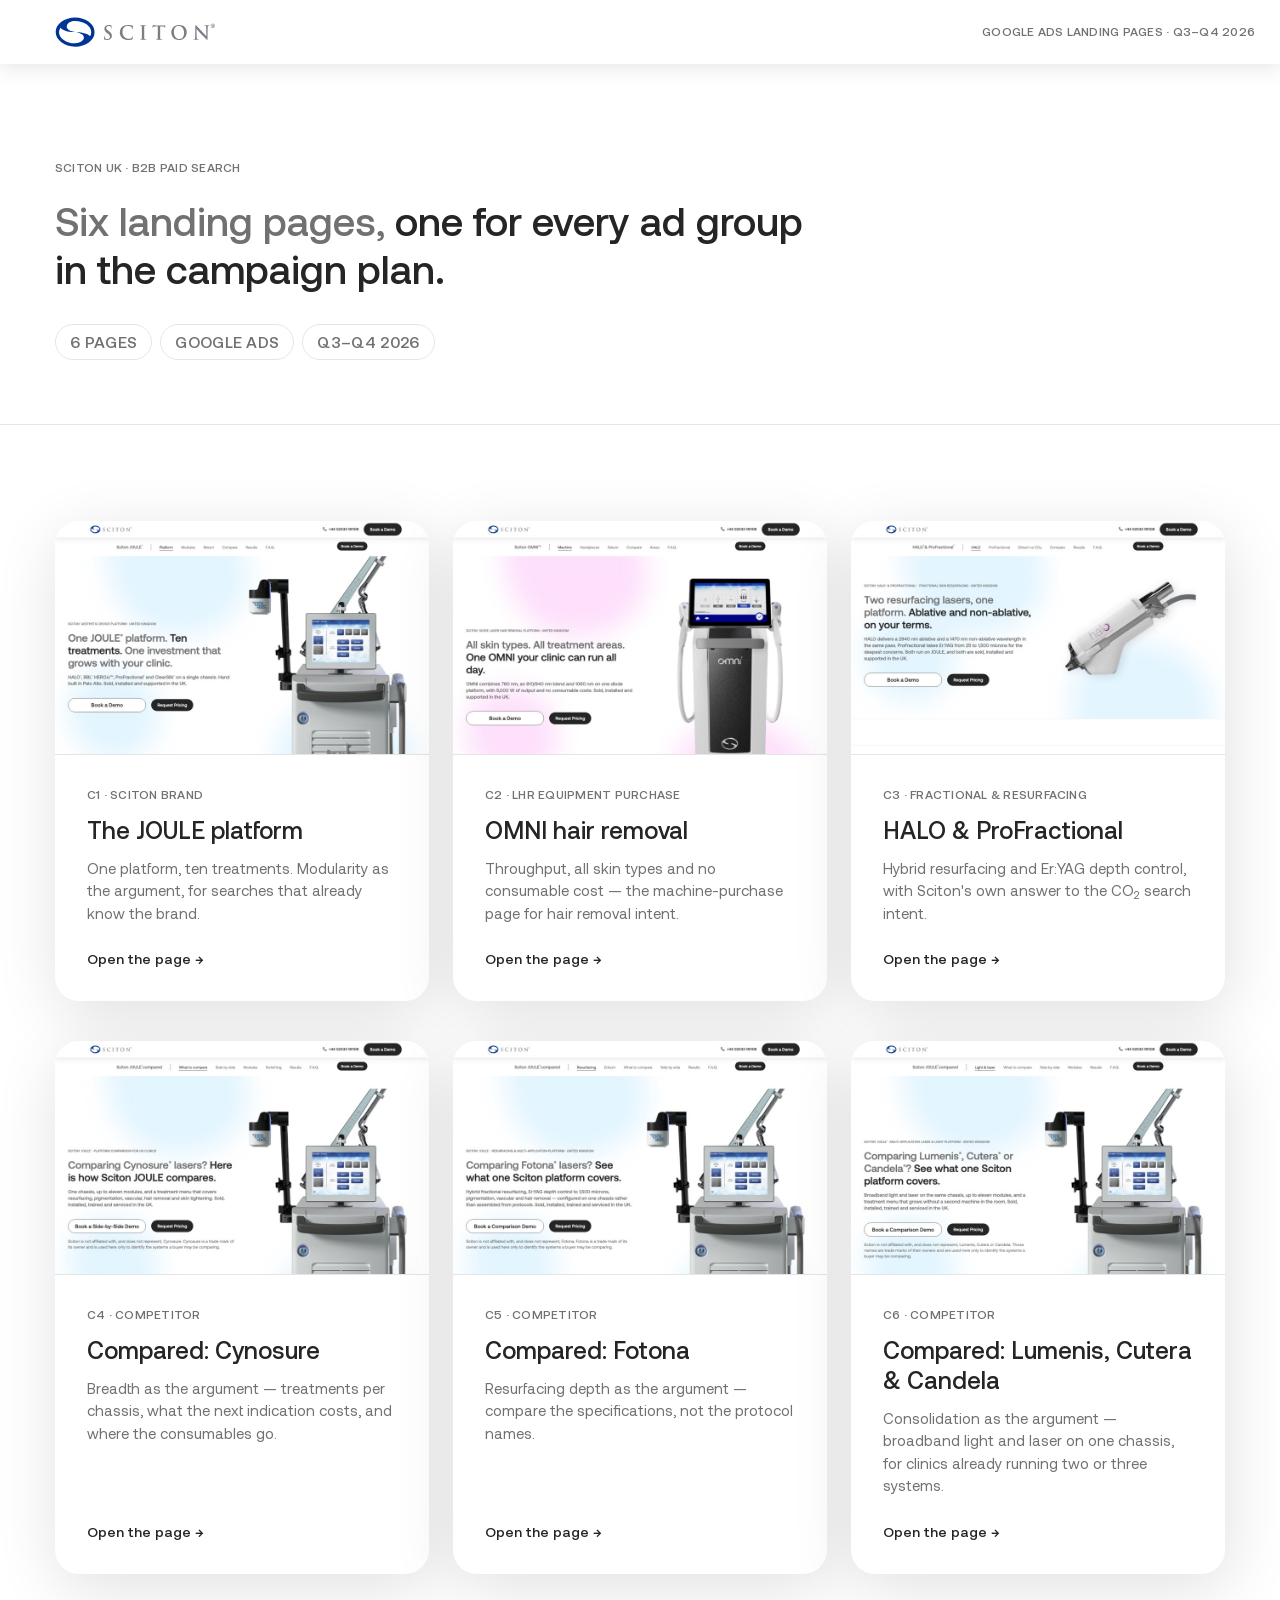
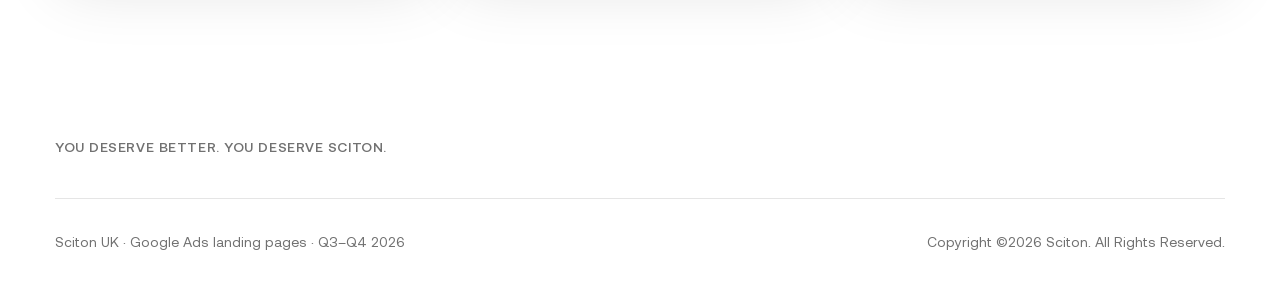
==== commit 8a7faf0d: "Fold JOULE/OMNI into hero H1s, simplify compare table and card copy - Remove the decorative giant he" ====
--- a/Sciton Landing Pages/index.html
+++ b/Sciton Landing Pages/index.html
@@ -67,11 +67,6 @@
           <p class="lp-card__code">C1 &middot; Sciton Brand</p>
           <h3 class="lp-card__name"><a href="c1-sciton-brand/index.html">The JOULE platform</a></h3>
           <p class="lp-card__desc">One platform, ten treatments. Modularity as the argument, for searches that already know the brand.</p>
-          <ul class="lp-card__list">
-            <li>Six module cards, Sciton iQ, ROI band</li>
-            <li>JOULE vs mJOULE comparison</li>
-            <li>Canonical: <code>/joule/</code></li>
-          </ul>
           <p class="lp-card__go">Open the page &rarr;</p>
         </div>
       </li>
@@ -82,11 +77,6 @@
           <p class="lp-card__code">C2 &middot; LHR Equipment Purchase</p>
           <h3 class="lp-card__name"><a href="c2-lhr-equipment/index.html">OMNI hair removal</a></h3>
           <p class="lp-card__desc">Throughput, all skin types and no consumable cost &mdash; the machine-purchase page for hair removal intent.</p>
-          <ul class="lp-card__list">
-            <li>5,000&nbsp;W, three wavelengths, &pound;0 consumables</li>
-            <li>OMNI vs BBL HERO<em>ic</em> comparison</li>
-            <li>Canonical: <code>/omni-laser-hair-removal-by-sciton/</code></li>
-          </ul>
           <p class="lp-card__go">Open the page &rarr;</p>
         </div>
       </li>
@@ -97,11 +87,6 @@
           <p class="lp-card__code">C3 &middot; Fractional &amp; Resurfacing</p>
           <h3 class="lp-card__name"><a href="c3-fractional-resurfacing/index.html">HALO &amp; ProFractional</a></h3>
           <p class="lp-card__desc">Hybrid resurfacing and Er:YAG depth control, with Sciton's own answer to the CO<sub>2</sub> search intent.</p>
-          <ul class="lp-card__list">
-            <li>Two wavelengths in one pass, 25&ndash;1,500&nbsp;&micro;m</li>
-            <li>Erbium vs CO<sub>2</sub>, four attributed before/afters</li>
-            <li>Canonical: <code>/halo-laser-by-sciton/</code></li>
-          </ul>
           <p class="lp-card__go">Open the page &rarr;</p>
         </div>
       </li>
@@ -112,11 +97,6 @@
           <p class="lp-card__code">C4 &middot; Competitor</p>
           <h3 class="lp-card__name"><a href="c4-competitor-cynosure/index.html">Compared: Cynosure</a></h3>
           <p class="lp-card__desc">Breadth as the argument &mdash; treatments per chassis, what the next indication costs, and where the consumables go.</p>
-          <ul class="lp-card__list">
-            <li>Six questions to ask any manufacturer</li>
-            <li>Side-by-side table: our specs, their questions</li>
-            <li>Text-only naming, non-affiliation line</li>
-          </ul>
           <p class="lp-card__go">Open the page &rarr;</p>
         </div>
       </li>
@@ -127,11 +107,6 @@
           <p class="lp-card__code">C5 &middot; Competitor</p>
           <h3 class="lp-card__name"><a href="c5-competitor-fotona/index.html">Compared: Fotona</a></h3>
           <p class="lp-card__desc">Resurfacing depth as the argument &mdash; compare the specifications, not the protocol names.</p>
-          <ul class="lp-card__list">
-            <li>Hybrid wavelengths and the absorption curve</li>
-            <li>Criteria written in microns, not modules</li>
-            <li>Text-only naming, non-affiliation line</li>
-          </ul>
           <p class="lp-card__go">Open the page &rarr;</p>
         </div>
       </li>
@@ -142,11 +117,6 @@
           <p class="lp-card__code">C6 &middot; Competitor</p>
           <h3 class="lp-card__name"><a href="c6-competitor-platforms/index.html">Compared: Lumenis, Cutera &amp; Candela</a></h3>
           <p class="lp-card__desc">Consolidation as the argument &mdash; broadband light and laser on one chassis, for clinics already running two or three systems.</p>
-          <ul class="lp-card__list">
-            <li>All three named once, then argued generically</li>
-            <li>Switching section written for multi-system clinics</li>
-            <li>Text-only naming, non-affiliation line</li>
-          </ul>
           <p class="lp-card__go">Open the page &rarr;</p>
         </div>
       </li>
--- a/Sciton Landing Pages/assets/css/lp.css
+++ b/Sciton Landing Pages/assets/css/lp.css
@@ -559,14 +559,6 @@
   body { padding-bottom: 80px; }
 }
 
-/* C3 only: the hero's decorative giant word is 11 characters. "JOULE" and
-   "OMNI" fit the theme's 64px mobile size; "RESURFACING" does not and would
-   clip mid-word against the hero's overflow:hidden. Scoped to the page so
-   C1 and C2 keep the theme size. */
-@media (max-width: 767px) {
-  .page-halo-lp .hdg-giant { font-size: 3rem; }
-}
-
 @media (max-width: 639px) {
   .lp-hero-ctas { flex-direction: column; align-items: stretch; }
   .lp-hero-ctas .btn-action,
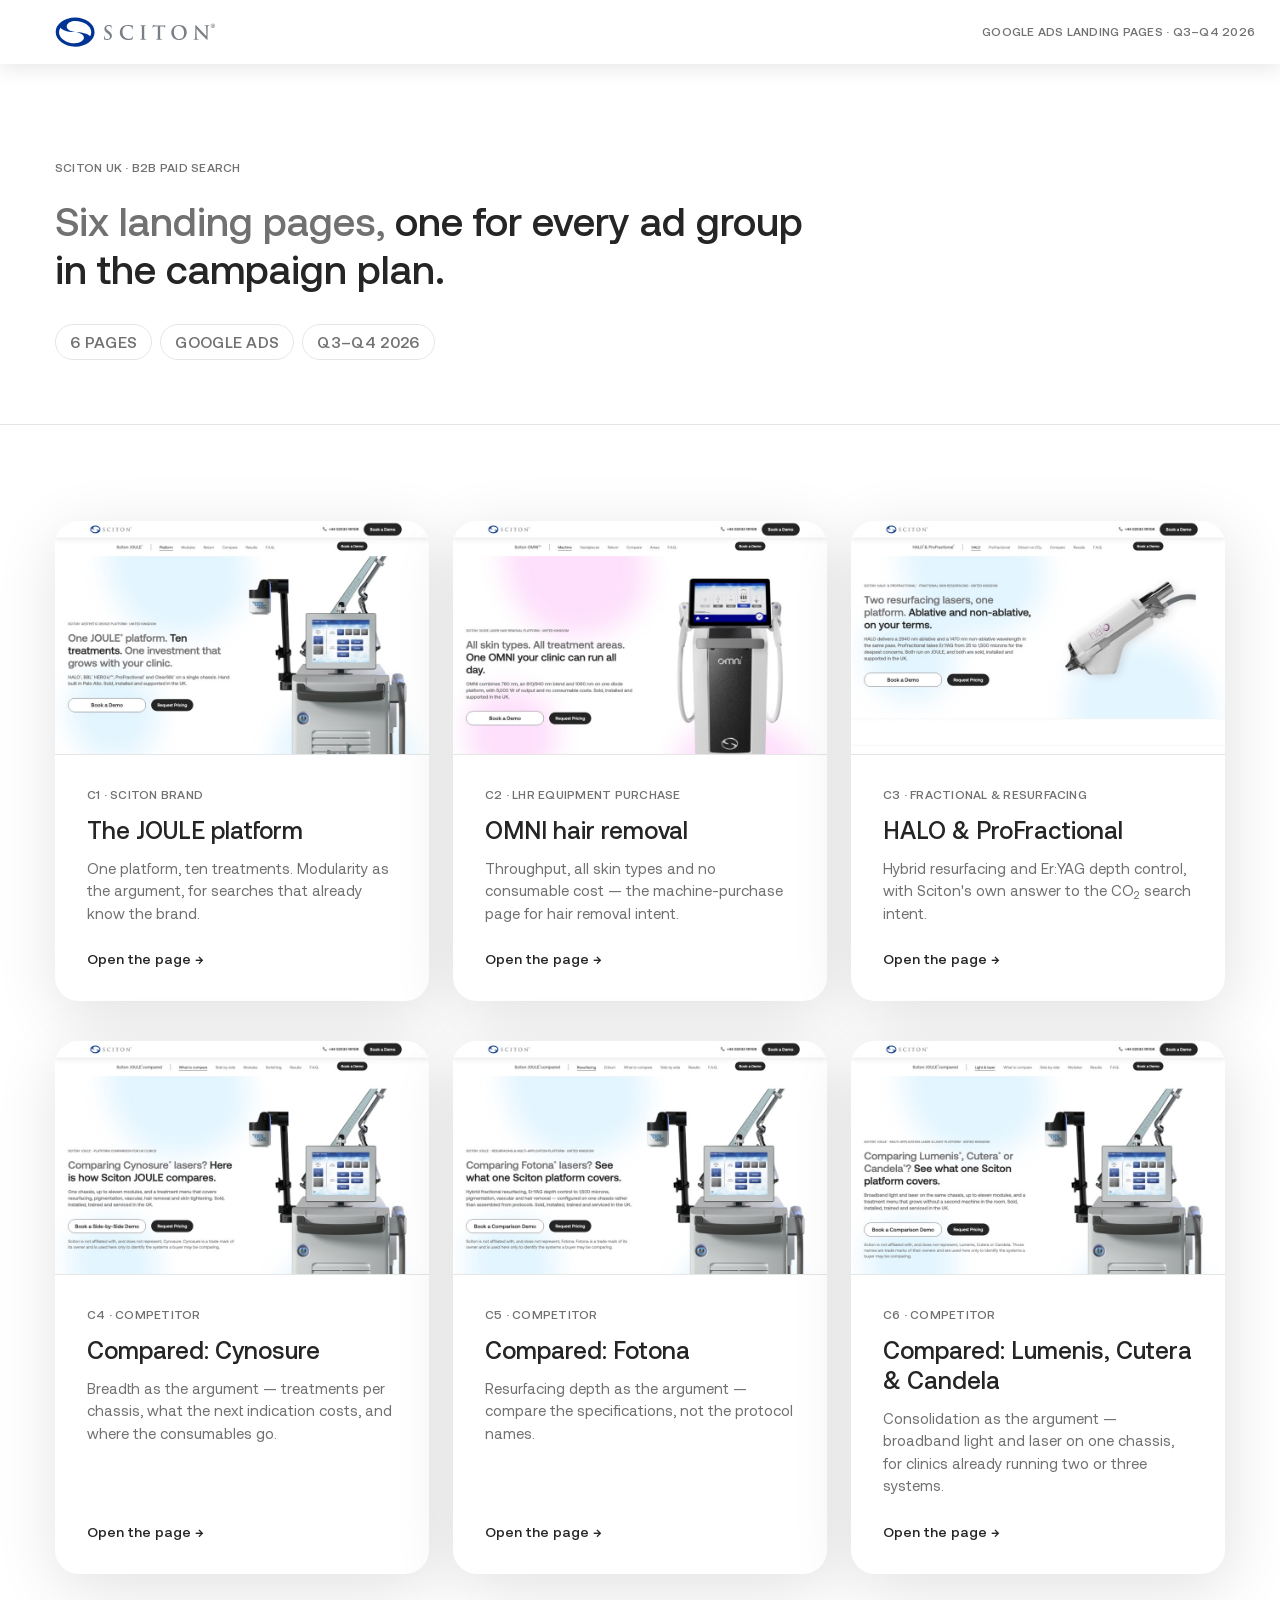
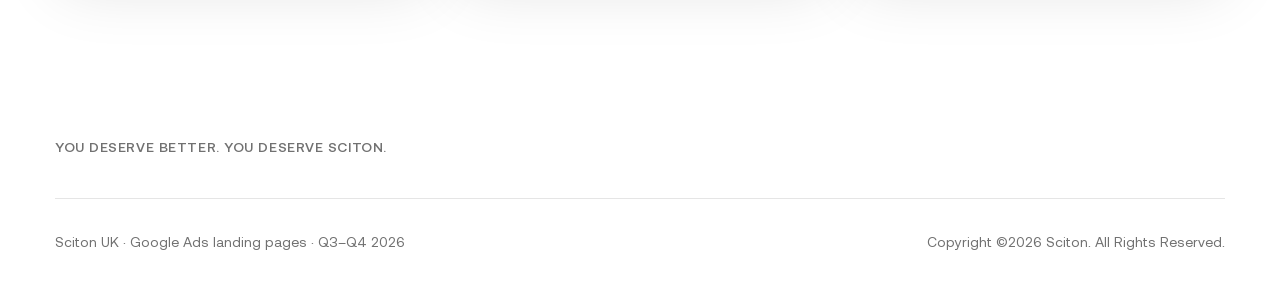
==== commit ae1a18f5: "Clean Sciton landing page URLs" ====
--- a/Sciton Landing Pages/index.html
+++ b/Sciton Landing Pages/index.html
@@ -65,7 +65,7 @@
         <img class="lp-card__shot" src="assets/img/preview-c1.jpg" alt="Preview of the C1 Sciton Brand landing page" width="880" height="550" loading="lazy">
         <div class="lp-card__body">
           <p class="lp-card__code">C1 &middot; Sciton Brand</p>
-          <h3 class="lp-card__name"><a href="c1-sciton-brand/index.html">The JOULE platform</a></h3>
+          <h3 class="lp-card__name"><a href="sciton-brand/index.html">The JOULE platform</a></h3>
           <p class="lp-card__desc">One platform, ten treatments. Modularity as the argument, for searches that already know the brand.</p>
           <p class="lp-card__go">Open the page &rarr;</p>
         </div>
@@ -75,7 +75,7 @@
         <img class="lp-card__shot" src="assets/img/preview-c2.jpg" alt="Preview of the C2 LHR Equipment landing page" width="880" height="550" loading="lazy">
         <div class="lp-card__body">
           <p class="lp-card__code">C2 &middot; LHR Equipment Purchase</p>
-          <h3 class="lp-card__name"><a href="c2-lhr-equipment/index.html">OMNI hair removal</a></h3>
+          <h3 class="lp-card__name"><a href="lhr-equipment/index.html">OMNI hair removal</a></h3>
           <p class="lp-card__desc">Throughput, all skin types and no consumable cost &mdash; the machine-purchase page for hair removal intent.</p>
           <p class="lp-card__go">Open the page &rarr;</p>
         </div>
@@ -85,7 +85,7 @@
         <img class="lp-card__shot" src="assets/img/preview-c3.jpg" alt="Preview of the C3 Fractional and Resurfacing landing page" width="880" height="550" loading="lazy">
         <div class="lp-card__body">
           <p class="lp-card__code">C3 &middot; Fractional &amp; Resurfacing</p>
-          <h3 class="lp-card__name"><a href="c3-fractional-resurfacing/index.html">HALO &amp; ProFractional</a></h3>
+          <h3 class="lp-card__name"><a href="fractional-resurfacing/index.html">HALO &amp; ProFractional</a></h3>
           <p class="lp-card__desc">Hybrid resurfacing and Er:YAG depth control, with Sciton's own answer to the CO<sub>2</sub> search intent.</p>
           <p class="lp-card__go">Open the page &rarr;</p>
         </div>
@@ -95,7 +95,7 @@
         <img class="lp-card__shot" src="assets/img/preview-c4.jpg" alt="Preview of the C4 Cynosure comparison landing page" width="880" height="550" loading="lazy">
         <div class="lp-card__body">
           <p class="lp-card__code">C4 &middot; Competitor</p>
-          <h3 class="lp-card__name"><a href="c4-competitor-cynosure/index.html">Compared: Cynosure</a></h3>
+          <h3 class="lp-card__name"><a href="competitor-cynosure/index.html">Compared: Cynosure</a></h3>
           <p class="lp-card__desc">Breadth as the argument &mdash; treatments per chassis, what the next indication costs, and where the consumables go.</p>
           <p class="lp-card__go">Open the page &rarr;</p>
         </div>
@@ -105,7 +105,7 @@
         <img class="lp-card__shot" src="assets/img/preview-c5.jpg" alt="Preview of the C5 Fotona comparison landing page" width="880" height="550" loading="lazy">
         <div class="lp-card__body">
           <p class="lp-card__code">C5 &middot; Competitor</p>
-          <h3 class="lp-card__name"><a href="c5-competitor-fotona/index.html">Compared: Fotona</a></h3>
+          <h3 class="lp-card__name"><a href="competitor-fotona/index.html">Compared: Fotona</a></h3>
           <p class="lp-card__desc">Resurfacing depth as the argument &mdash; compare the specifications, not the protocol names.</p>
           <p class="lp-card__go">Open the page &rarr;</p>
         </div>
@@ -115,7 +115,7 @@
         <img class="lp-card__shot" src="assets/img/preview-c6.jpg" alt="Preview of the C6 Lumenis, Cutera and Candela comparison landing page" width="880" height="550" loading="lazy">
         <div class="lp-card__body">
           <p class="lp-card__code">C6 &middot; Competitor</p>
-          <h3 class="lp-card__name"><a href="c6-competitor-platforms/index.html">Compared: Lumenis, Cutera &amp; Candela</a></h3>
+          <h3 class="lp-card__name"><a href="competitor-platforms/index.html">Compared: Lumenis, Cutera &amp; Candela</a></h3>
           <p class="lp-card__desc">Consolidation as the argument &mdash; broadband light and laser on one chassis, for clinics already running two or three systems.</p>
           <p class="lp-card__go">Open the page &rarr;</p>
         </div>
--- a/Sciton Landing Pages/assets/css/lp.css
+++ b/Sciton Landing Pages/assets/css/lp.css
@@ -312,8 +312,83 @@
 }
 .lp-form__consent input { flex: 0 0 auto; margin-top: .25rem; }
 
-.lp-form__status { margin-top: 1.5rem; }
+.lp-form__status {
+  display: flex;
+  align-items: center;
+  gap: .75rem;
+  margin-top: 1.5rem;
+  font-size: .9375rem;
+  font-weight: 500;
+  line-height: 1.5;
+  color: var(--lp-gray-300);
+  opacity: 1;
+  transform: translateY(0);
+  transition: color .15s ease-in-out, opacity .25s ease, transform .25s ease;
+}
 .lp-form__status:empty { margin-top: 0; }
+.lp-form__status.is-sending {
+  color: var(--lp-gray-300);
+  opacity: .85;
+}
+.lp-form__status.is-success {
+  color: var(--lp-dark);
+  animation: lp-status-rise .45s ease both;
+}
+.lp-form__status.is-error { color: var(--lp-dark); }
+
+.lp-form__success-icon {
+  position: relative;
+  flex: 0 0 auto;
+  width: 2rem;
+  height: 2rem;
+  border: 2px solid var(--lp-dark);
+  border-radius: 50%;
+  transform: scale(.8);
+  animation: lp-success-pop .45s cubic-bezier(.2, .8, .2, 1.2) .05s both;
+}
+.lp-form__success-icon::after {
+  content: "";
+  position: absolute;
+  left: .56rem;
+  top: .42rem;
+  width: .55rem;
+  height: .95rem;
+  border-right: 2px solid var(--lp-dark);
+  border-bottom: 2px solid var(--lp-dark);
+  transform: rotate(45deg) scale(0);
+  transform-origin: center;
+  animation: lp-success-check .28s ease .28s both;
+}
+.lp-form.is-success .btn {
+  color: #fff;
+  background-color: var(--lp-dark);
+}
+
+@keyframes lp-status-rise {
+  from { opacity: 0; transform: translateY(.5rem); }
+  to { opacity: 1; transform: translateY(0); }
+}
+@keyframes lp-success-pop {
+  0% { opacity: 0; transform: scale(.72); }
+  70% { opacity: 1; transform: scale(1.08); }
+  100% { opacity: 1; transform: scale(1); }
+}
+@keyframes lp-success-check {
+  from { transform: rotate(45deg) scale(0); }
+  to { transform: rotate(45deg) scale(1); }
+}
+
+@media (prefers-reduced-motion: reduce) {
+  .lp-form__status,
+  .lp-form__status.is-success,
+  .lp-form__success-icon,
+  .lp-form__success-icon::after {
+    animation: none;
+    transition: none;
+    transform: none;
+  }
+  .lp-form__success-icon::after { transform: rotate(45deg) scale(1); }
+}
 
 /* --------------------------------------------------------------------------
    8. Sticky mobile CTA
@@ -955,3 +1030,74 @@
    only .text-gray-300 that lands on the dark ground; the white module cards
    inside those bands colour their own copy and are unaffected. */
 .bg-brand-dark-gray > .container .text-gray-300 { color: var(--lp-gray-200); }
+
+/* --------------------------------------------------------------------------
+   25. Thank-you page
+   Confirmation screen for paid-search form submissions. Scoped to keep the
+   conversion pages unchanged.
+   -------------------------------------------------------------------------- */
+
+.page-thank-you {
+  min-height: 100vh;
+  background-color: var(--lp-light);
+}
+
+.page-thank-you .lp-thanks {
+  padding: 5rem 0;
+}
+
+.lp-thanks__grid {
+  display: grid;
+  grid-template-columns: minmax(0, 1fr);
+  gap: 3rem;
+  align-items: center;
+}
+
+.lp-thanks__media {
+  display: flex;
+  justify-content: center;
+  padding: 2rem;
+  background-color: #fff;
+  border-radius: 24px;
+  box-shadow: 3px 14px 64px rgba(0, 0, 0, .12);
+}
+
+.lp-thanks__media img {
+  display: block;
+  width: min(100%, 420px);
+  height: auto;
+}
+
+.lp-thanks__eyebrow {
+  margin: 0 0 1.25rem;
+  font-size: .75rem;
+  font-weight: 500;
+  letter-spacing: .02em;
+  text-transform: uppercase;
+  line-height: 1.33333;
+  color: var(--lp-gray-300);
+}
+
+.lp-thanks__copy {
+  max-width: 42rem;
+  margin: 1.5rem 0 2rem;
+  color: var(--lp-gray-300);
+}
+
+.lp-thanks__actions {
+  display: flex;
+  flex-wrap: wrap;
+  gap: .75rem;
+  align-items: center;
+}
+
+@media (min-width: 1024px) {
+  .page-thank-you .lp-thanks {
+    padding: 7rem 0;
+  }
+
+  .lp-thanks__grid {
+    grid-template-columns: minmax(0, 7fr) minmax(280px, 5fr);
+    gap: 4rem;
+  }
+}
